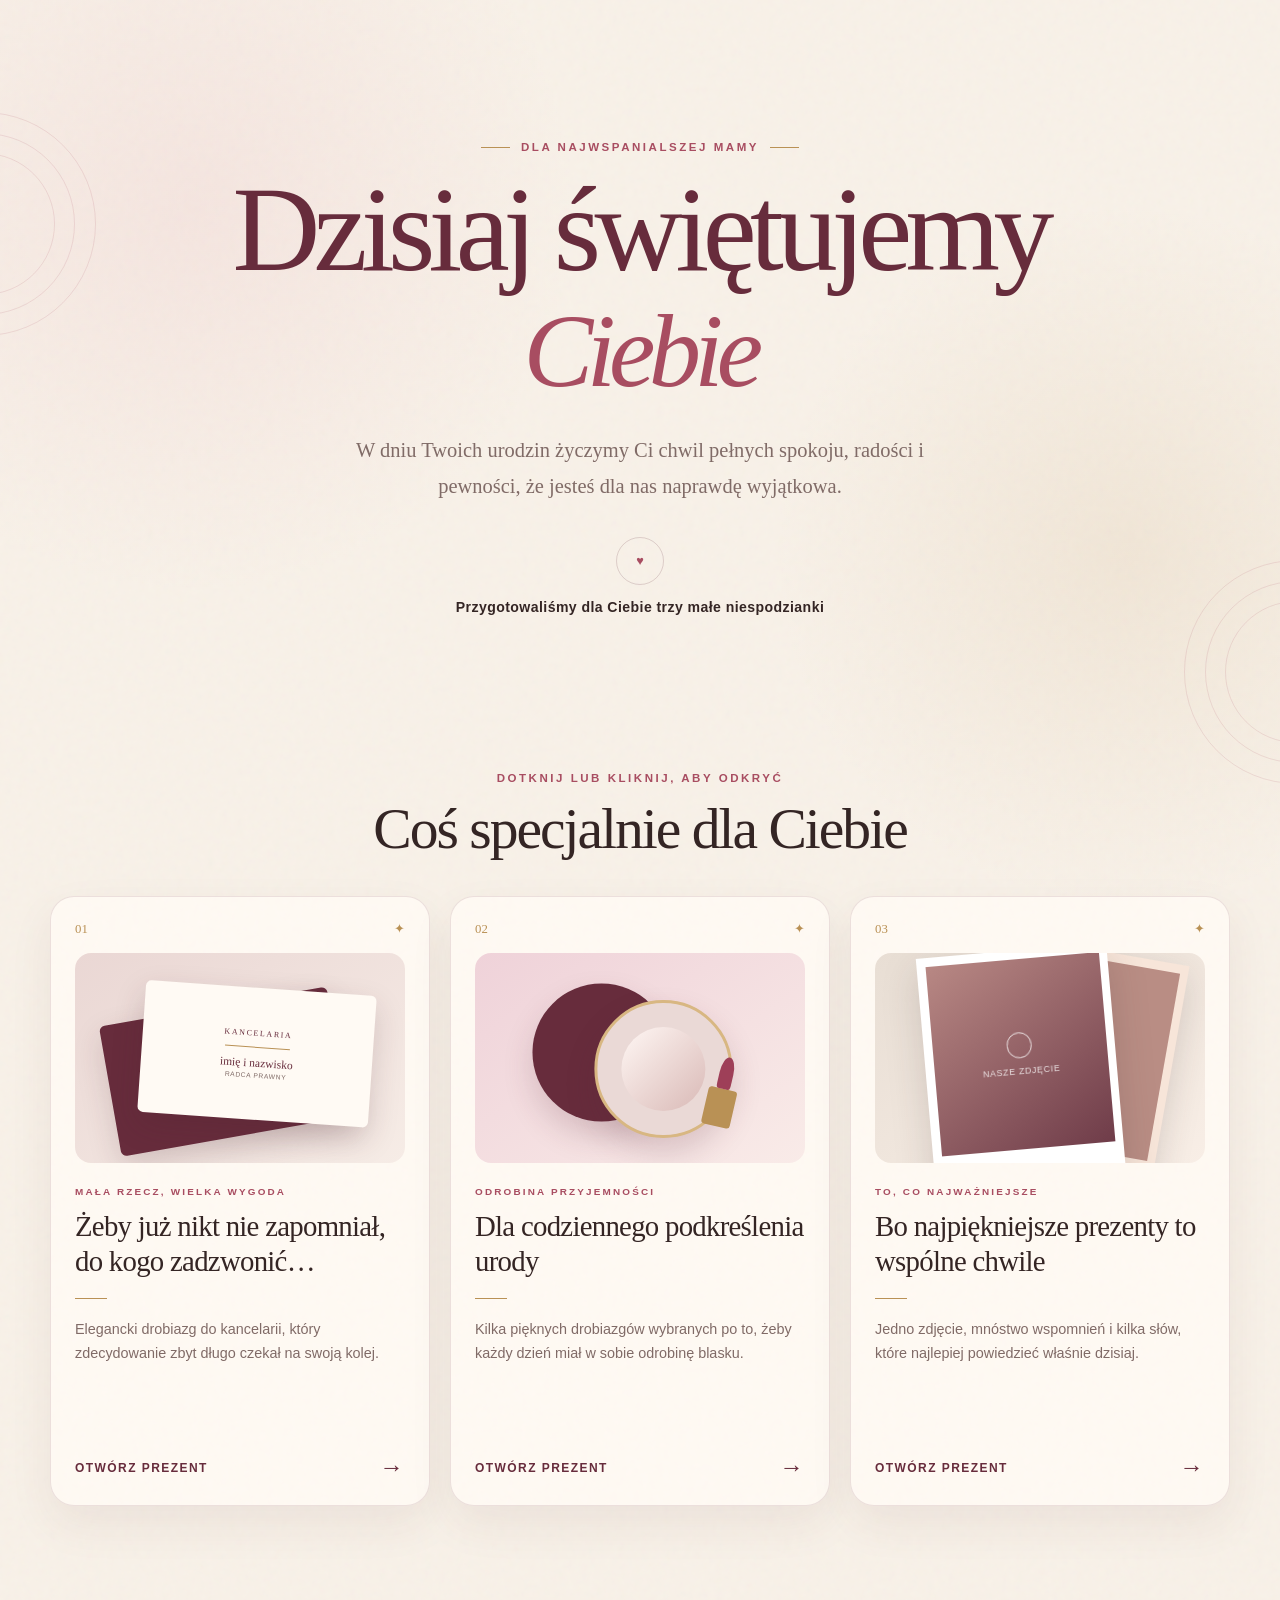
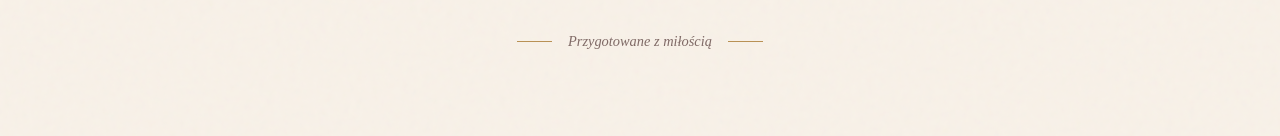
==== index.html @ 3195895d "Add files via upload" ====
<!doctype html>
<html lang="pl">
  <head>
    <meta charset="utf-8" />
    <meta name="viewport" content="width=device-width, initial-scale=1" />
    <meta name="theme-color" content="#f8f1e8" />
    <meta name="description" content="Urodzinowa niespodzianka przygotowana z miłością." />
    <title>Urodziny Mamy</title>
    <link rel="stylesheet" href="styles.css" />
  </head>
  <body>
    <main class="site-shell">
      <a class="skip-link" href="#niespodzianki">Przejdź do niespodzianek</a>
      <div class="ambient ambient-one" aria-hidden="true"></div>
      <div class="ambient ambient-two" aria-hidden="true"></div>

      <section class="hero" aria-labelledby="birthday-title">
        <p class="hero-kicker"><span></span>Dla najwspanialszej Mamy<span></span></p>
        <h1 id="birthday-title">Dzisiaj świętujemy <em>Ciebie</em></h1>
        <p class="hero-copy">
          W dniu Twoich urodzin życzymy Ci chwil pełnych spokoju, radości
          i pewności, że jesteś dla nas naprawdę wyjątkowa.
        </p>
        <div class="hero-mark" aria-hidden="true">♥</div>
        <p class="hero-invitation">Przygotowaliśmy dla Ciebie trzy małe niespodzianki</p>
      </section>

      <section class="surprises" id="niespodzianki" aria-labelledby="surprises-title">
        <div class="section-heading">
          <p>Dotknij lub kliknij, aby odkryć</p>
          <h2 id="surprises-title">Coś specjalnie dla Ciebie</h2>
        </div>

        <div class="surprise-grid">
          <a class="surprise-card" href="prezenty/wizytowki/" aria-label="Otwórz prezent: wizytówki do kancelarii">
            <div class="card-topline"><span>01</span><span aria-hidden="true">✦</span></div>
            <div class="card-illustration business-illustration" aria-hidden="true">
              <div class="business-card business-card-back"></div>
              <div class="business-card business-card-front">
                <span>Kancelaria</span><i></i><b>imię i nazwisko</b><small>radca prawny</small>
              </div>
            </div>
            <div class="card-content">
              <p>Mała rzecz, wielka wygoda</p>
              <h3>Żeby już nikt nie zapomniał, do kogo zadzwonić…</h3>
              <span class="card-rule" aria-hidden="true"></span>
              <p class="card-description">
                Elegancki drobiazg do kancelarii, który zdecydowanie zbyt długo czekał na swoją kolej.
              </p>
            </div>
            <span class="card-action">Otwórz prezent <i aria-hidden="true">→</i></span>
          </a>

          <a class="surprise-card" href="prezenty/makijaz/" aria-label="Otwórz prezent: kosmetyki do makijażu">
            <div class="card-topline"><span>02</span><span aria-hidden="true">✦</span></div>
            <div class="card-illustration beauty-illustration" aria-hidden="true">
              <div class="compact compact-back"></div>
              <div class="compact compact-front"><span></span></div>
              <div class="lipstick"><i></i><b></b></div>
            </div>
            <div class="card-content">
              <p>Odrobina przyjemności</p>
              <h3>Dla codziennego podkreślenia urody</h3>
              <span class="card-rule" aria-hidden="true"></span>
              <p class="card-description">
                Kilka pięknych drobiazgów wybranych po to, żeby każdy dzień miał w sobie odrobinę blasku.
              </p>
            </div>
            <span class="card-action">Otwórz prezent <i aria-hidden="true">→</i></span>
          </a>

          <a class="surprise-card" href="prezenty/wspomnienie/" aria-label="Otwórz prezent: wspólne wspomnienie">
            <div class="card-topline"><span>03</span><span aria-hidden="true">✦</span></div>
            <div class="card-illustration memory-illustration" aria-hidden="true">
              <div class="photo photo-back"><span></span></div>
              <div class="photo photo-front">
                <span class="photo-placeholder"><i></i><b>nasze zdjęcie</b></span>
              </div>
            </div>
            <div class="card-content">
              <p>To, co najważniejsze</p>
              <h3>Bo najpiękniejsze prezenty to wspólne chwile</h3>
              <span class="card-rule" aria-hidden="true"></span>
              <p class="card-description">
                Jedno zdjęcie, mnóstwo wspomnień i kilka słów, które najlepiej powiedzieć właśnie dzisiaj.
              </p>
            </div>
            <span class="card-action">Otwórz prezent <i aria-hidden="true">→</i></span>
          </a>
        </div>
      </section>

      <footer class="site-footer"><span></span><p>Przygotowane z miłością</p><span></span></footer>
    </main>
  </body>
</html>
---- styles.css ----
:root {
  --cream: #f8f1e8;
  --paper: #fffaf4;
  --ink: #342524;
  --muted: #806b67;
  --rose: #a84d61;
  --burgundy: #672c3c;
  --gold: #b99155;
  --line: rgba(103, 44, 60, 0.18);
}

* { box-sizing: border-box; }
html { scroll-behavior: smooth; }
body {
  margin: 0;
  background: var(--cream);
  color: var(--ink);
  font-family: "Segoe UI", Arial, sans-serif;
}
a { color: inherit; text-decoration: none; }

.skip-link {
  position: fixed;
  top: -5rem;
  left: 1rem;
  z-index: 100;
  padding: .8rem 1.2rem;
  border-radius: 999px;
  background: var(--burgundy);
  color: #fff;
  font-size: .875rem;
  transition: top 180ms ease;
}
.skip-link:focus { top: 1rem; }

.site-shell {
  position: relative;
  min-height: 100vh;
  overflow: hidden;
  padding: 1.5rem;
  background:
    radial-gradient(circle at 15% 12%, rgba(231, 180, 188, .2), transparent 24rem),
    radial-gradient(circle at 88% 32%, rgba(185, 145, 85, .12), transparent 22rem),
    var(--cream);
}
.site-shell::before {
  content: "";
  position: absolute;
  inset: 0;
  pointer-events: none;
  opacity: .22;
  background-image: url("data:image/svg+xml,%3Csvg viewBox='0 0 180 180' xmlns='http://www.w3.org/2000/svg'%3E%3Cfilter id='n'%3E%3CfeTurbulence type='fractalNoise' baseFrequency='.95' numOctaves='4' stitchTiles='stitch'/%3E%3C/filter%3E%3Crect width='100%25' height='100%25' filter='url(%23n)' opacity='.16'/%3E%3C/svg%3E");
}

.ambient {
  position: absolute;
  width: 14rem;
  aspect-ratio: 1;
  border: 1px solid rgba(168, 77, 97, .14);
  border-radius: 50%;
  pointer-events: none;
}
.ambient::before, .ambient::after {
  content: "";
  position: absolute;
  inset: 1.25rem;
  border: inherit;
  border-radius: inherit;
}
.ambient::after { inset: 2.5rem; }
.ambient-one { top: 7rem; left: -8rem; }
.ambient-two { top: 35rem; right: -8rem; }

.hero, .surprises, .site-footer {
  position: relative;
  z-index: 1;
  width: min(100%, 1180px);
  margin-inline: auto;
}
.hero {
  display: flex;
  min-height: 76vh;
  flex-direction: column;
  align-items: center;
  justify-content: center;
  padding: 5rem 0 3.5rem;
  text-align: center;
  animation: rise-in 800ms ease-out both;
}
.hero-kicker, .section-heading > p, .card-content > p:first-child {
  color: var(--rose);
  font-size: .72rem;
  font-weight: 700;
  letter-spacing: .22em;
  text-transform: uppercase;
}
.hero-kicker {
  display: flex;
  align-items: center;
  gap: .7rem;
  margin: 0 0 1.4rem;
}
.hero-kicker span { width: 1.8rem; height: 1px; background: var(--gold); }
.hero h1 {
  display: flex;
  max-width: 880px;
  flex-direction: column;
  margin: 0;
  color: var(--burgundy);
  font-family: Georgia, "Times New Roman", serif;
  font-size: clamp(3.15rem, 10vw, 7.6rem);
  font-weight: 400;
  letter-spacing: -.055em;
  line-height: .9;
}
.hero h1 em {
  margin-top: .18em;
  color: var(--rose);
  font-size: .86em;
  font-weight: 400;
}
.hero-copy {
  max-width: 650px;
  margin: 2.2rem auto 0;
  color: var(--muted);
  font-family: Georgia, "Times New Roman", serif;
  font-size: clamp(1.05rem, 2vw, 1.28rem);
  line-height: 1.75;
}
.hero-mark {
  display: grid;
  width: 3rem;
  height: 3rem;
  place-items: center;
  margin: 2rem 0 .9rem;
  border: 1px solid var(--line);
  border-radius: 50%;
  color: var(--rose);
  font-size: .8rem;
}
.hero-invitation { margin: 0; font-size: .88rem; font-weight: 600; letter-spacing: .03em; }

.surprises { padding: 4rem 0 5rem; }
.section-heading { margin-bottom: 2.2rem; text-align: center; }
.section-heading > p { margin: 0 0 .75rem; }
.section-heading h2 {
  margin: 0;
  font-family: Georgia, "Times New Roman", serif;
  font-size: clamp(2rem, 5vw, 3.6rem);
  font-weight: 400;
  letter-spacing: -.035em;
}
.surprise-grid { display: grid; grid-template-columns: repeat(3, minmax(0, 1fr)); gap: 1.25rem; }
.surprise-card {
  display: flex;
  min-height: 610px;
  flex-direction: column;
  padding: 1.5rem;
  border: 1px solid rgba(103, 44, 60, .12);
  border-radius: 1.5rem;
  background: rgba(255, 250, 244, .88);
  box-shadow: 0 18px 45px rgba(78, 49, 45, .07);
  transition: transform 260ms ease, box-shadow 260ms ease, border-color 260ms ease;
}
.surprise-card:hover {
  border-color: rgba(168, 77, 97, .34);
  box-shadow: 0 24px 64px rgba(78, 49, 45, .13);
  transform: translateY(-7px);
}
.surprise-card:focus-visible {
  outline: 3px solid rgba(168, 77, 97, .45);
  outline-offset: 4px;
}
.card-topline {
  display: flex;
  align-items: center;
  justify-content: space-between;
  color: var(--gold);
  font-family: Georgia, "Times New Roman", serif;
  font-size: .8rem;
}
.card-illustration {
  position: relative;
  display: grid;
  min-height: 210px;
  place-items: center;
  margin: 1rem 0 1.4rem;
  overflow: hidden;
  border-radius: 1rem;
  background: #f1e2dd;
}
.business-illustration { background: linear-gradient(145deg, #ead7d4, #f6ece6); }
.business-card {
  position: absolute;
  width: 70%;
  aspect-ratio: 1.75;
  border-radius: .35rem;
  box-shadow: 0 12px 30px rgba(72, 36, 43, .18);
}
.business-card-back { background: var(--burgundy); transform: rotate(-10deg) translate(-8%, 8%); }
.business-card-front {
  display: flex;
  flex-direction: column;
  align-items: center;
  justify-content: center;
  background: #fffaf4;
  color: var(--burgundy);
  font-family: Georgia, "Times New Roman", serif;
  transform: rotate(4deg) translate(7%, -4%);
}
.business-card-front span { font-size: .5rem; letter-spacing: .2em; text-transform: uppercase; }
.business-card-front i { width: 28%; height: 1px; margin: .55rem 0; background: var(--gold); }
.business-card-front b { font-size: .72rem; font-weight: 400; }
.business-card-front small {
  margin-top: .18rem;
  color: var(--muted);
  font-family: "Segoe UI", Arial, sans-serif;
  font-size: .42rem;
  letter-spacing: .09em;
  text-transform: uppercase;
}
.beauty-illustration { background: linear-gradient(145deg, #efd2d9, #f9ebe8); }
.compact {
  position: absolute;
  width: 8.6rem;
  aspect-ratio: 1;
  border-radius: 50%;
  box-shadow: 0 15px 30px rgba(91, 41, 53, .18);
}
.compact-back { background: var(--burgundy); transform: translate(-28%, -4%); }
.compact-front {
  display: grid;
  place-items: center;
  border: 3px solid #d8b782;
  background: #ead9d6;
  transform: translate(17%, 8%);
}
.compact-front span {
  width: 64%;
  aspect-ratio: 1;
  border-radius: 50%;
  background: linear-gradient(135deg, #fff7f4, #d9b9b6);
}
.lipstick { position: absolute; right: 20%; bottom: 17%; width: 1.8rem; height: 5.4rem; transform: rotate(13deg); }
.lipstick i, .lipstick b { position: absolute; display: block; width: 100%; bottom: 0; }
.lipstick i { height: 44%; border-radius: .2rem; background: var(--gold); }
.lipstick b { bottom: 44%; left: 26%; width: 48%; height: 38%; border-radius: 50% 50% 15% 15%; background: #9e3f58; }
.memory-illustration { background: linear-gradient(145deg, #e8ded4, #f8eee6); }
.photo {
  position: absolute;
  width: 58%;
  aspect-ratio: .84;
  padding: .55rem .55rem 1.8rem;
  background: white;
  box-shadow: 0 12px 35px rgba(63, 47, 43, .18);
}
.photo-back { background: #f7e5d9; transform: rotate(10deg) translate(19%, -1%); }
.photo-back span { display: block; width: 100%; height: 100%; background: #b98d84; }
.photo-front { transform: rotate(-5deg) translate(-10%, 2%); }
.photo-placeholder {
  display: flex;
  width: 100%;
  height: 100%;
  flex-direction: column;
  align-items: center;
  justify-content: center;
  background: linear-gradient(145deg, #b88884, #6f3c49);
  color: rgba(255, 255, 255, .82);
}
.photo-placeholder i { width: 1.6rem; height: 1.6rem; margin-bottom: .5rem; border: 1px solid currentColor; border-radius: 50%; }
.photo-placeholder b { font-size: .55rem; font-weight: 500; letter-spacing: .08em; text-transform: uppercase; }
.card-content > p:first-child { margin: 0 0 .8rem; font-size: .62rem; }
.card-content h3 {
  margin: 0;
  font-family: Georgia, "Times New Roman", serif;
  font-size: clamp(1.45rem, 2.25vw, 1.9rem);
  font-weight: 400;
  letter-spacing: -.025em;
  line-height: 1.2;
}
.card-rule { display: block; width: 2rem; height: 1px; margin: 1.2rem 0; background: var(--gold); }
.card-description { margin: 0; color: var(--muted); font-size: .9rem; line-height: 1.65; }
.card-action {
  display: flex;
  align-items: center;
  justify-content: space-between;
  margin-top: auto;
  padding-top: 1.5rem;
  color: var(--burgundy);
  font-size: .75rem;
  font-weight: 700;
  letter-spacing: .12em;
  text-transform: uppercase;
}
.card-action i { font-family: Georgia, serif; font-size: 1.5rem; font-style: normal; transition: transform 220ms ease; }
.surprise-card:hover .card-action i { transform: translateX(.3rem); }
.site-footer {
  display: flex;
  align-items: center;
  justify-content: center;
  gap: 1rem;
  padding: 2rem 0 3rem;
  color: var(--muted);
  font-family: Georgia, serif;
  font-size: .9rem;
  font-style: italic;
}
.site-footer span { width: 2.2rem; height: 1px; background: var(--gold); }

.gift-shell {
  min-height: 100vh;
  padding: 2rem 1.25rem 4rem;
  background: radial-gradient(circle at 15% 15%, rgba(231, 180, 188, .22), transparent 25rem), var(--cream);
}
.back-link {
  display: flex;
  width: fit-content;
  align-items: center;
  gap: .6rem;
  margin: 0 auto 1.5rem;
  color: var(--burgundy);
  font-size: .78rem;
  font-weight: 700;
  letter-spacing: .08em;
  text-transform: uppercase;
}
.back-link:focus-visible { outline: 3px solid rgba(168, 77, 97, .45); outline-offset: 5px; border-radius: .3rem; }
.gift-paper {
  width: min(100%, 760px);
  margin: 0 auto;
  padding: clamp(1.5rem, 5vw, 4.5rem);
  border: 1px solid rgba(103, 44, 60, .12);
  border-radius: 1.5rem;
  background: rgba(255, 250, 244, .94);
  box-shadow: 0 24px 70px rgba(78, 49, 45, .1);
  text-align: center;
}
.gift-number, .gift-kicker {
  margin: 0;
  color: var(--gold);
  font-size: .68rem;
  font-weight: 700;
  letter-spacing: .2em;
  text-transform: uppercase;
}
.gift-kicker { margin-top: 1.2rem; color: var(--rose); }
.gift-paper h1 {
  margin: 1rem auto 1.8rem;
  color: var(--burgundy);
  font-family: Georgia, "Times New Roman", serif;
  font-size: clamp(2.4rem, 7vw, 4.8rem);
  font-weight: 400;
  letter-spacing: -.045em;
  line-height: 1;
}
.gift-placeholder {
  display: grid;
  min-height: 310px;
  place-items: center;
  border-radius: 1rem;
  background: linear-gradient(135deg, rgba(103, 44, 60, .92), rgba(168, 77, 97, .72)), #7d4251;
  color: rgba(255, 255, 255, .82);
}
.gift-placeholder > span { max-width: 13rem; font-family: Georgia, serif; font-size: 1.1rem; font-style: italic; line-height: 1.5; }
.business-gift { background: linear-gradient(145deg, #ead7d4, #f6ece6); }
.large-business-card {
  display: flex;
  width: min(78%, 420px);
  aspect-ratio: 1.75;
  flex-direction: column;
  align-items: center;
  justify-content: center;
  border-radius: .5rem;
  background: #fffaf4;
  color: var(--burgundy);
  box-shadow: 0 18px 40px rgba(72, 36, 43, .18);
  font-family: Georgia, serif;
  transform: rotate(-3deg);
}
.large-business-card span { font-size: .7rem; letter-spacing: .2em; text-transform: uppercase; }
.large-business-card i { width: 28%; height: 1px; margin: .8rem 0; background: var(--gold); }
.large-business-card b { font-size: clamp(.75rem, 2vw, 1rem); font-weight: 400; }
.memory-gift { background: linear-gradient(145deg, #b88884, #6f3c49); }
.gift-copy {
  max-width: 590px;
  margin: 2rem auto;
  color: var(--muted);
  font-family: Georgia, serif;
  font-size: 1.08rem;
  line-height: 1.75;
}
.gift-note {
  display: flex;
  align-items: center;
  gap: 1rem;
  padding: 1.2rem 1.4rem;
  border: 1px solid var(--line);
  border-radius: 1rem;
  text-align: left;
}
.gift-note > span {
  display: grid;
  width: 2.5rem;
  min-width: 2.5rem;
  height: 2.5rem;
  place-items: center;
  border-radius: 50%;
  background: rgba(231, 180, 188, .22);
  color: var(--rose);
}
.gift-note p { margin: 0; color: var(--burgundy); font-family: Georgia, serif; font-size: .98rem; font-style: italic; line-height: 1.55; }

@keyframes rise-in {
  from { opacity: 0; transform: translateY(18px); }
  to { opacity: 1; transform: translateY(0); }
}

@media (max-width: 900px) {
  .surprise-grid { grid-template-columns: 1fr; }
  .surprise-card { min-height: auto; }
  .card-action { margin-top: 1.5rem; }
}

@media (max-width: 600px) {
  .site-shell { padding: 1rem; }
  .hero { min-height: 83vh; padding-top: 3.8rem; }
  .hero-copy { font-size: 1rem; line-height: 1.7; }
  .hero-kicker { font-size: .63rem; letter-spacing: .16em; }
  .surprises { padding-top: 2.5rem; }
  .surprise-card { padding: 1.15rem; }
  .card-illustration { min-height: 190px; }
  .gift-shell { padding-inline: .8rem; }
  .gift-placeholder { min-height: 230px; }
  .gift-note { align-items: flex-start; }
}

@media (prefers-reduced-motion: reduce) {
  html { scroll-behavior: auto; }
  *, *::before, *::after {
    animation-duration: .01ms !important;
    animation-iteration-count: 1 !important;
    transition-duration: .01ms !important;
  }
}
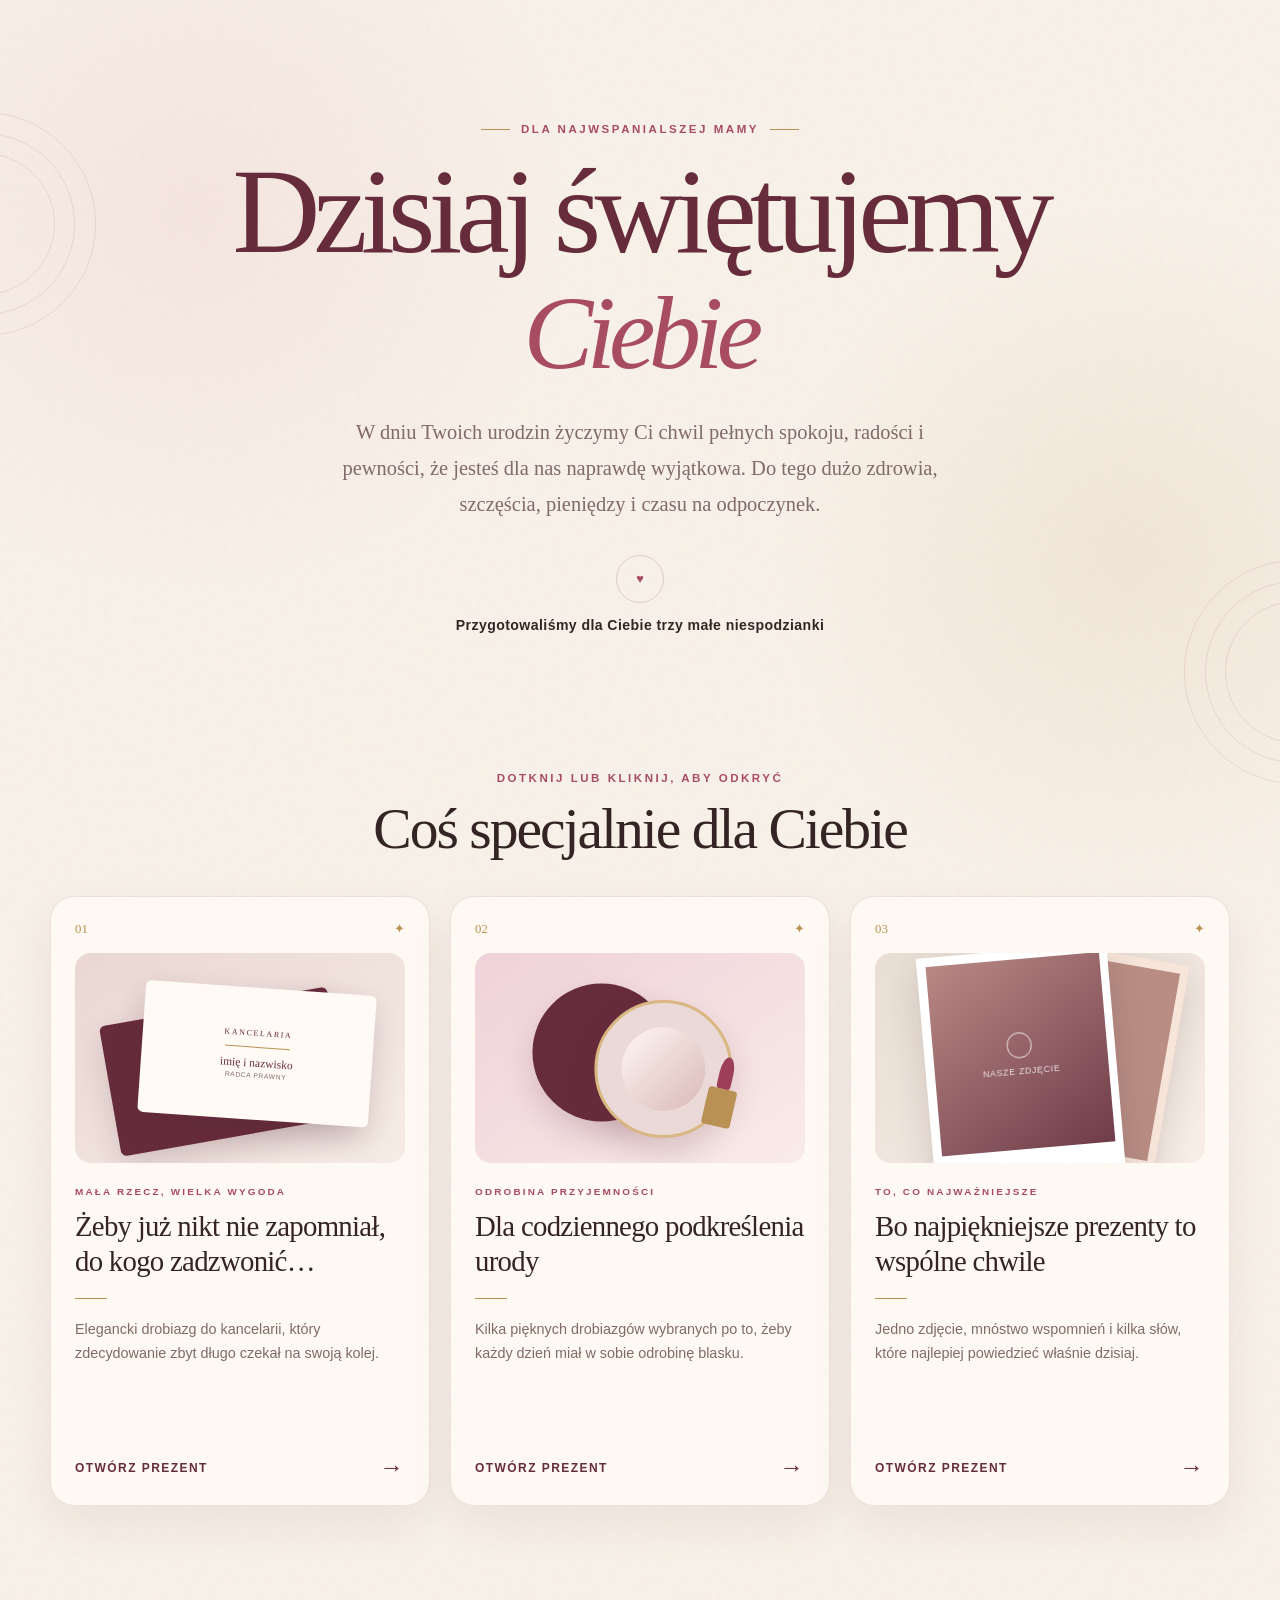
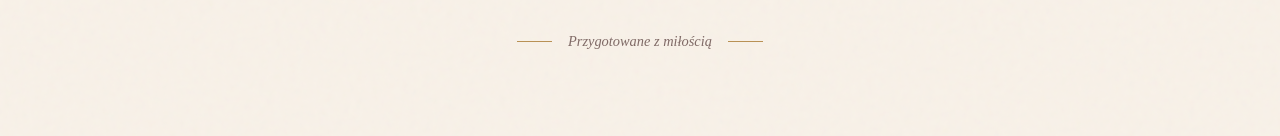
==== commit 8cfd45bf: "Update index.html" ====
--- a/index.html
+++ b/index.html
@@ -19,7 +19,8 @@
         <h1 id="birthday-title">Dzisiaj świętujemy <em>Ciebie</em></h1>
         <p class="hero-copy">
           W dniu Twoich urodzin życzymy Ci chwil pełnych spokoju, radości
-          i pewności, że jesteś dla nas naprawdę wyjątkowa.
+          i pewności, że jesteś dla nas naprawdę wyjątkowa. Do tego dużo zdrowia, szczęścia,
+          pieniędzy i czasu na odpoczynek.
         </p>
         <div class="hero-mark" aria-hidden="true">♥</div>
         <p class="hero-invitation">Przygotowaliśmy dla Ciebie trzy małe niespodzianki</p>
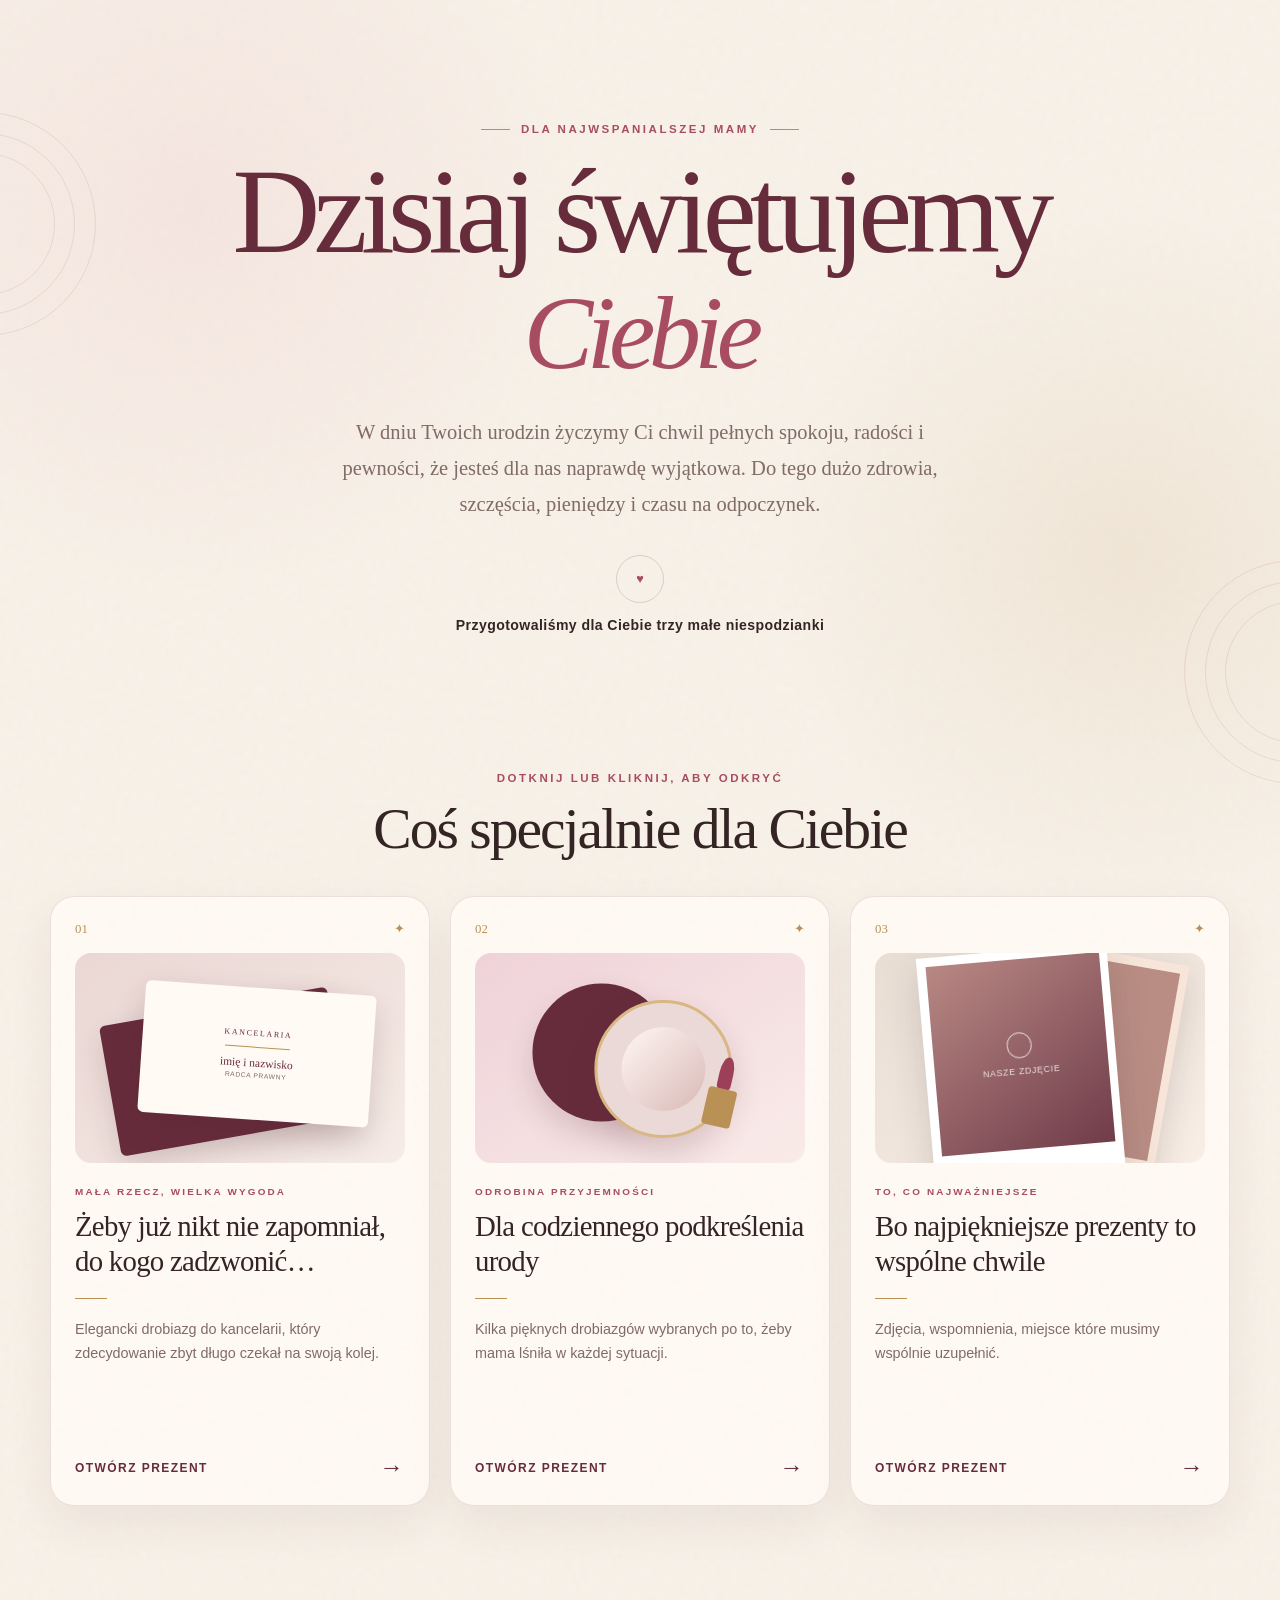
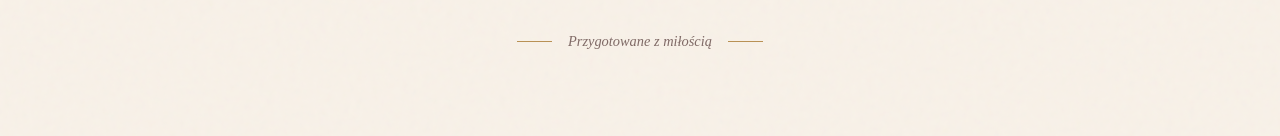
==== commit 62deecc4: "Update index.html" ====
--- a/index.html
+++ b/index.html
@@ -64,7 +64,7 @@
               <h3>Dla codziennego podkreślenia urody</h3>
               <span class="card-rule" aria-hidden="true"></span>
               <p class="card-description">
-                Kilka pięknych drobiazgów wybranych po to, żeby każdy dzień miał w sobie odrobinę blasku.
+                Kilka pięknych drobiazgów wybranych po to, żeby mama lśniła w każdej sytuacji.
               </p>
             </div>
             <span class="card-action">Otwórz prezent <i aria-hidden="true">→</i></span>
@@ -83,7 +83,7 @@
               <h3>Bo najpiękniejsze prezenty to wspólne chwile</h3>
               <span class="card-rule" aria-hidden="true"></span>
               <p class="card-description">
-                Jedno zdjęcie, mnóstwo wspomnień i kilka słów, które najlepiej powiedzieć właśnie dzisiaj.
+                Zdjęcia, wspomnienia, miejsce które musimy wspólnie uzupełnić.
               </p>
             </div>
             <span class="card-action">Otwórz prezent <i aria-hidden="true">→</i></span>
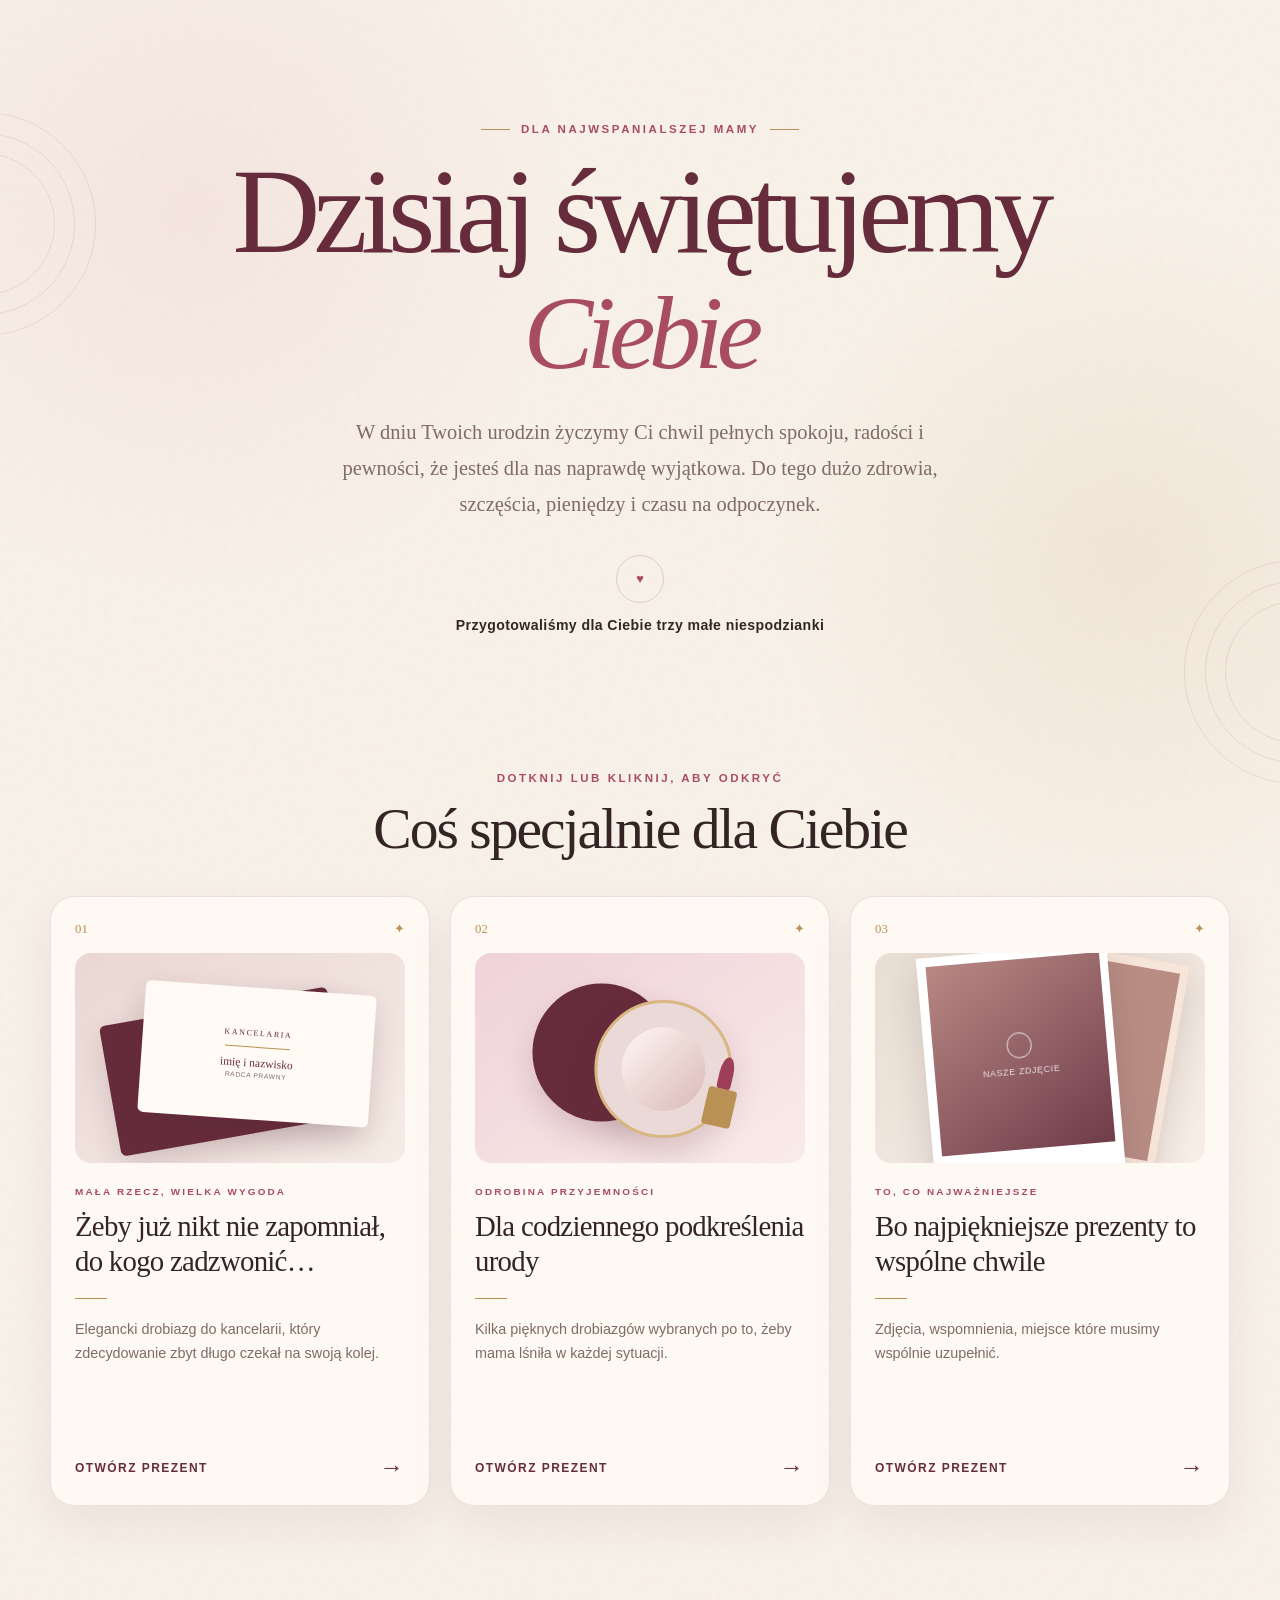
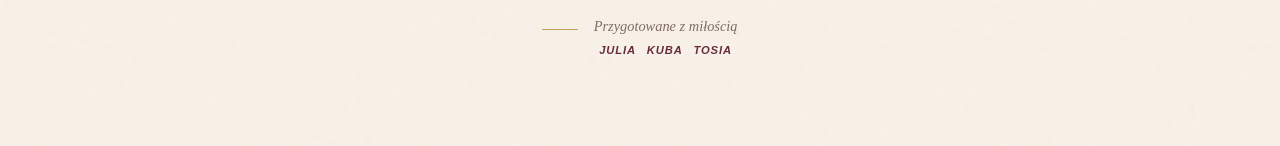
==== commit bd483594: "Refactor footer section with new styles and content Updated footer styling and content for better la" ====
--- a/index.html
+++ b/index.html
@@ -91,7 +91,40 @@
         </div>
       </section>
 
-      <footer class="site-footer"><span></span><p>Przygotowane z miłością</p><span></span></footer>
+      <footer
+  class="site-footer"
+  style="
+    display: flex;
+    align-items: flex-start;
+    justify-content: center;
+    gap: 1rem;
+    padding: 2rem 0 3rem;
+    text-align: center;
+  "
+>
+  <div
+    aria-hidden="true"
+    style="width: 2.2rem; height: 1px; margin-top: 0.65rem; background: #c6a15b;"
+  ></div>
+
+  <div style="display: flex; flex-direction: column; align-items: center;">
+    <p style="margin: 0; font-family: Georgia, serif; font-style: italic;">
+      Przygotowane z miłością
+    </p>
+
+    <p
+      style="
+        margin: 0.55rem 0 1.1rem;
+        color: #672c3c;
+        font-family: Arial, sans-serif;
+        font-size: 0.7rem;
+        font-weight: 700;
+        letter-spacing: 0.08em;
+        word-spacing: 0.45rem;
+      "
+    >
+      JULIA KUBA TOSIA
+    </p>
     </main>
   </body>
 </html>
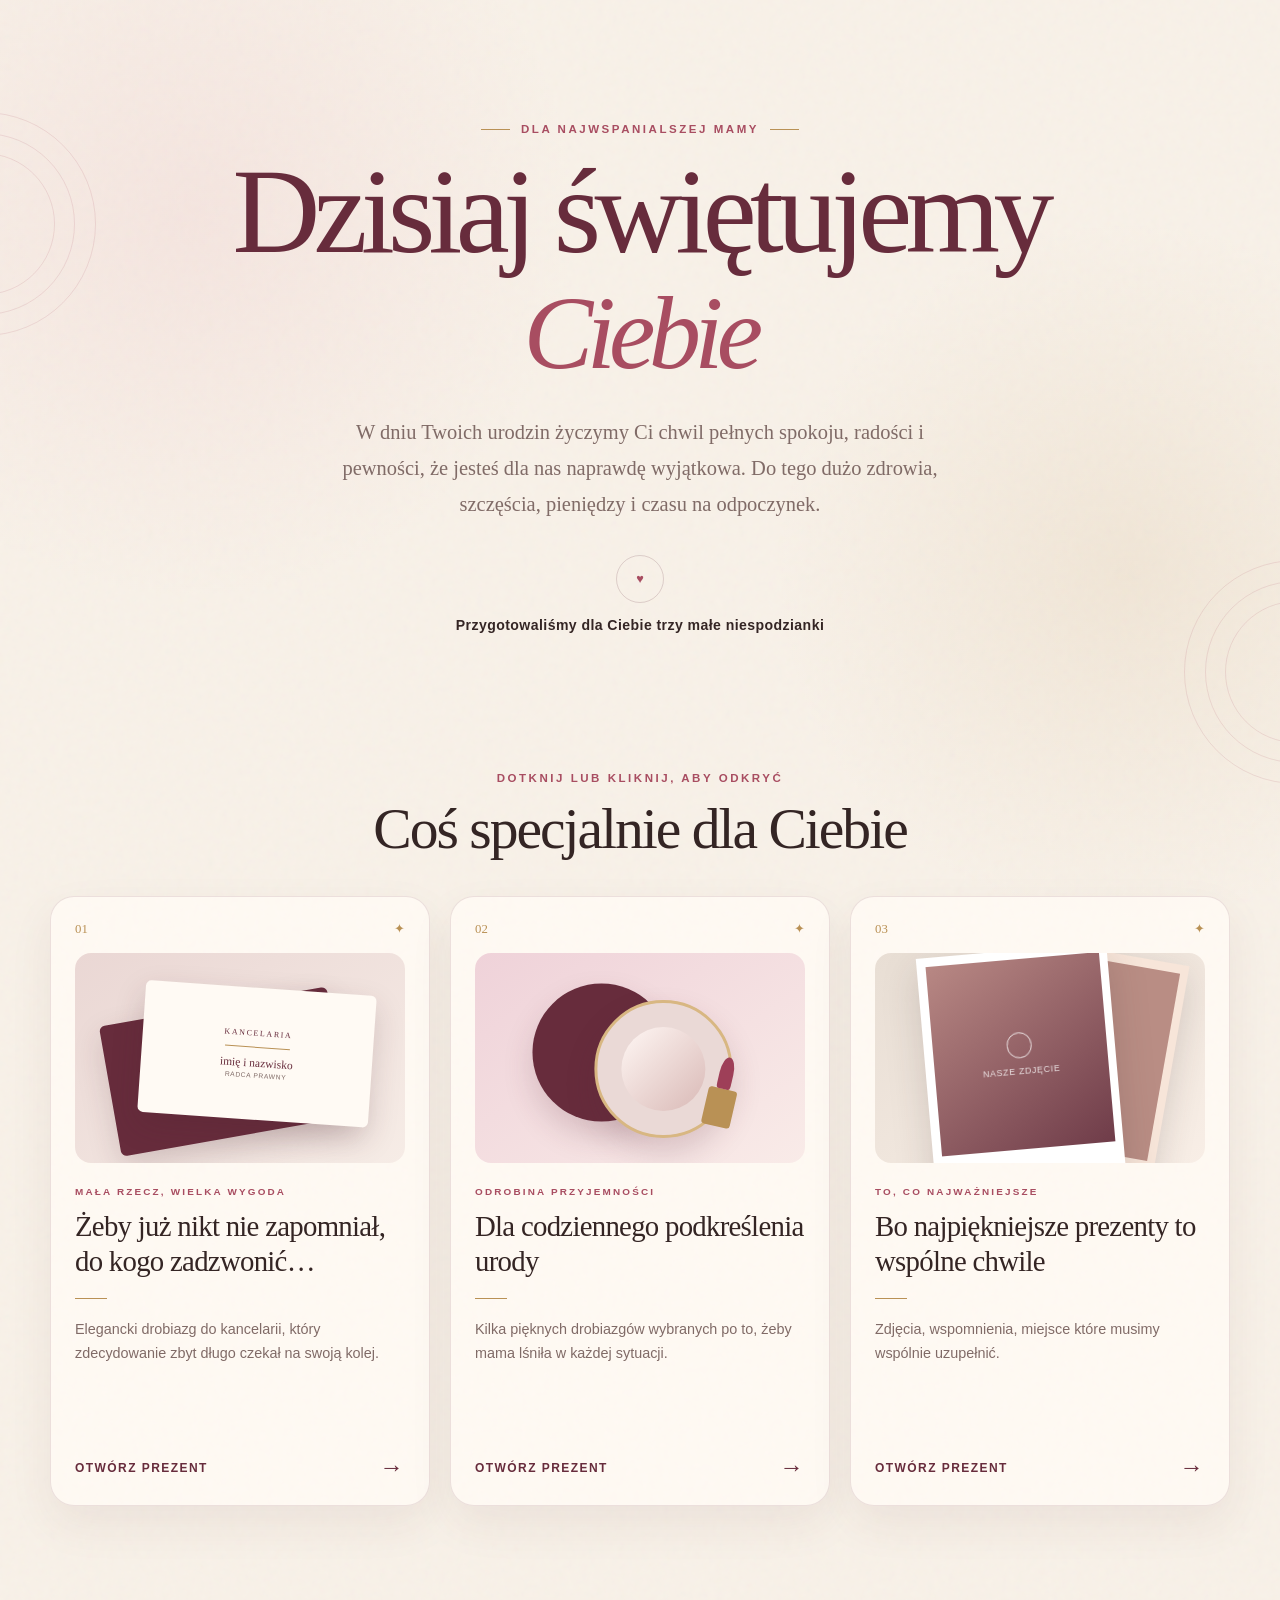
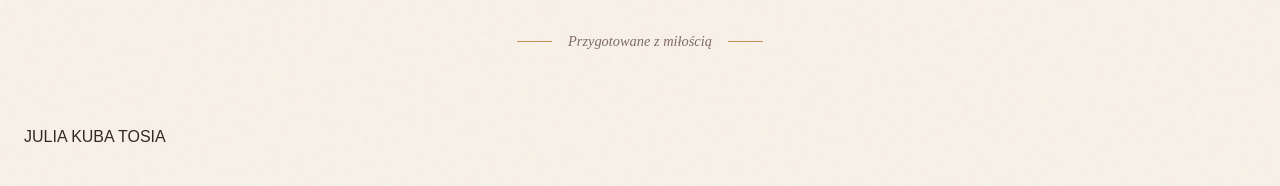
==== commit e6e3f93f: "Update index.html" ====
--- a/index.html
+++ b/index.html
@@ -91,40 +91,8 @@
         </div>
       </section>
 
-      <footer
-  class="site-footer"
-  style="
-    display: flex;
-    align-items: flex-start;
-    justify-content: center;
-    gap: 1rem;
-    padding: 2rem 0 3rem;
-    text-align: center;
-  "
->
-  <div
-    aria-hidden="true"
-    style="width: 2.2rem; height: 1px; margin-top: 0.65rem; background: #c6a15b;"
-  ></div>
-
-  <div style="display: flex; flex-direction: column; align-items: center;">
-    <p style="margin: 0; font-family: Georgia, serif; font-style: italic;">
-      Przygotowane z miłością
-    </p>
-
-    <p
-      style="
-        margin: 0.55rem 0 1.1rem;
-        color: #672c3c;
-        font-family: Arial, sans-serif;
-        font-size: 0.7rem;
-        font-weight: 700;
-        letter-spacing: 0.08em;
-        word-spacing: 0.45rem;
-      "
-    >
-      JULIA KUBA TOSIA
-    </p>
+     <footer class="site-footer"><span></span><p>Przygotowane z miłością</p><span></span></footer>
+      <p>JULIA KUBA TOSIA</p>
     </main>
   </body>
 </html>
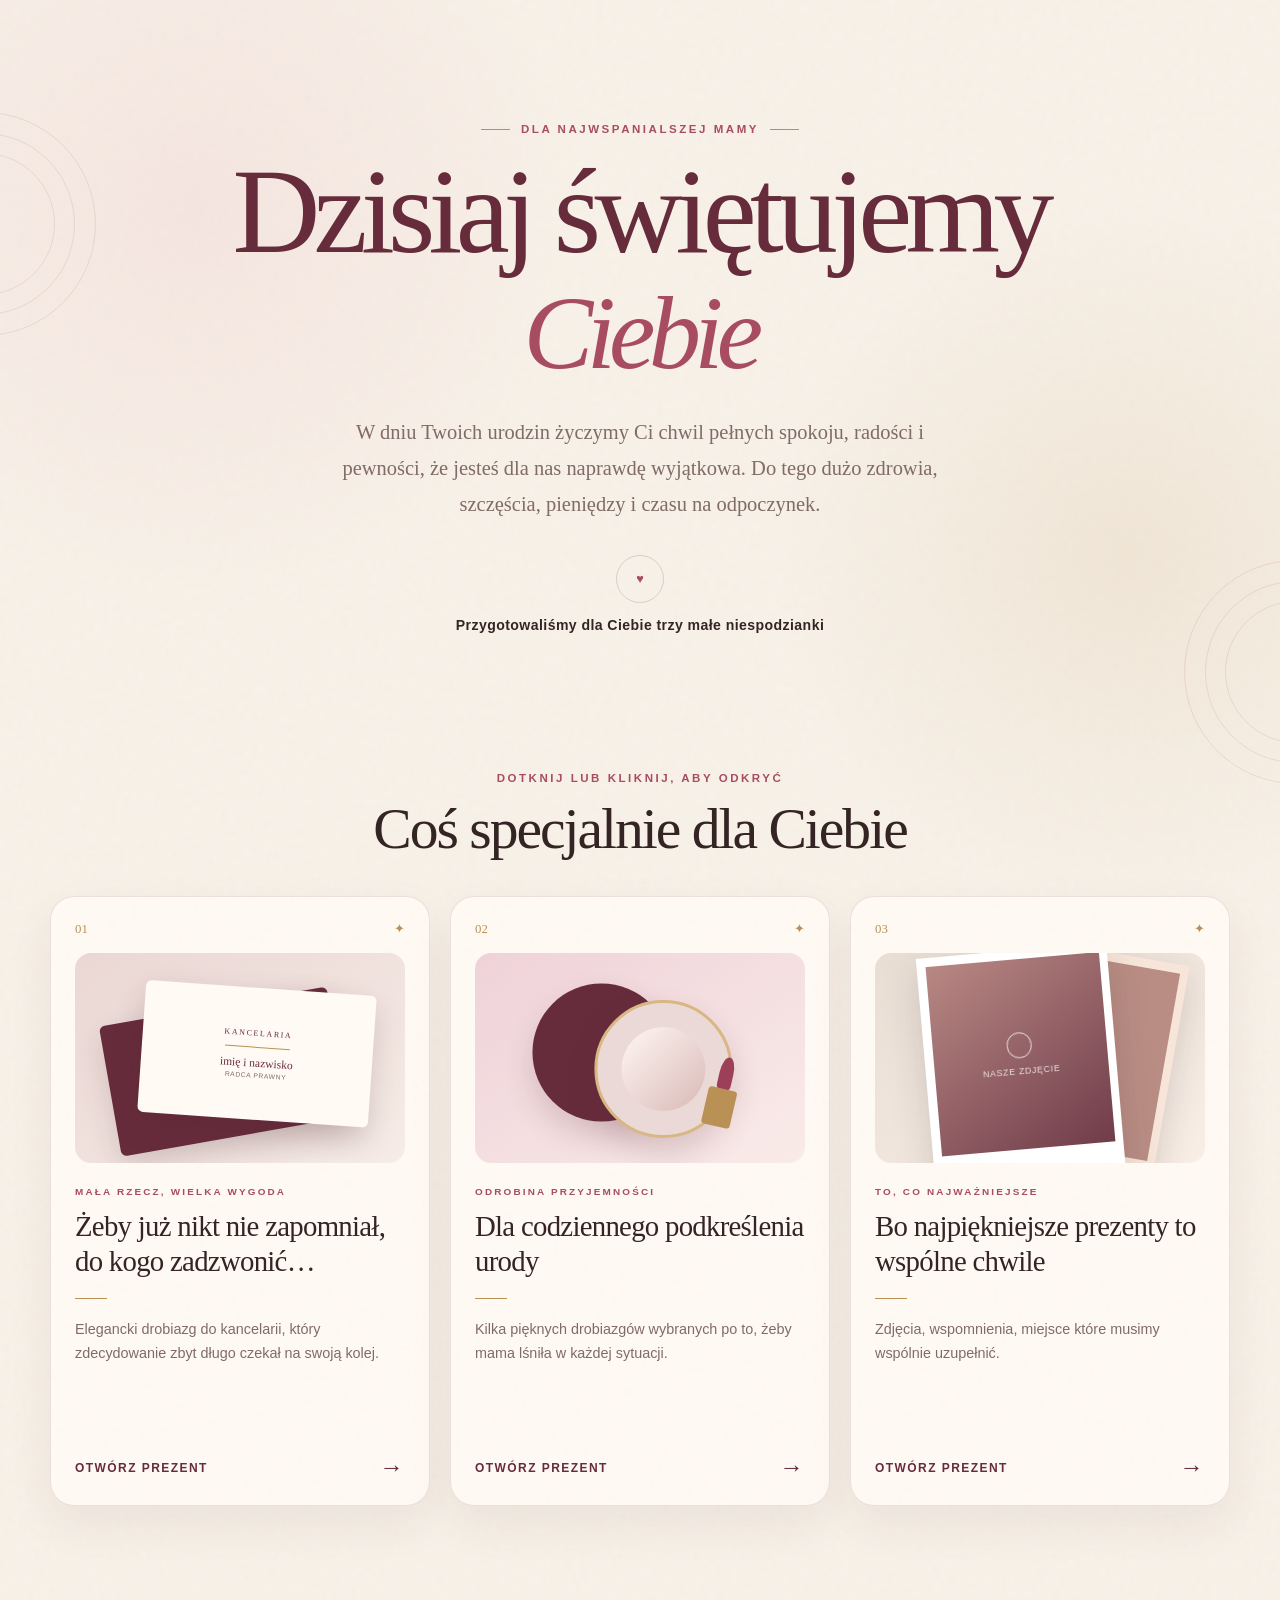
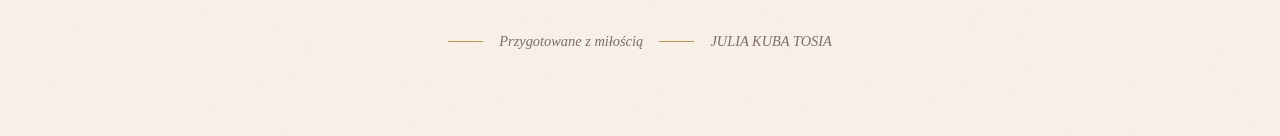
==== commit 604a4229: "Fix footer HTML structure" ====
--- a/index.html
+++ b/index.html
@@ -91,8 +91,8 @@
         </div>
       </section>
 
-     <footer class="site-footer"><span></span><p>Przygotowane z miłością</p><span></span></footer>
-      <p>JULIA KUBA TOSIA</p>
+     <footer class="site-footer"><span></span><p>Przygotowane z miłością</p><span></span>
+      <p>JULIA KUBA TOSIA</p></footer>
     </main>
   </body>
 </html>
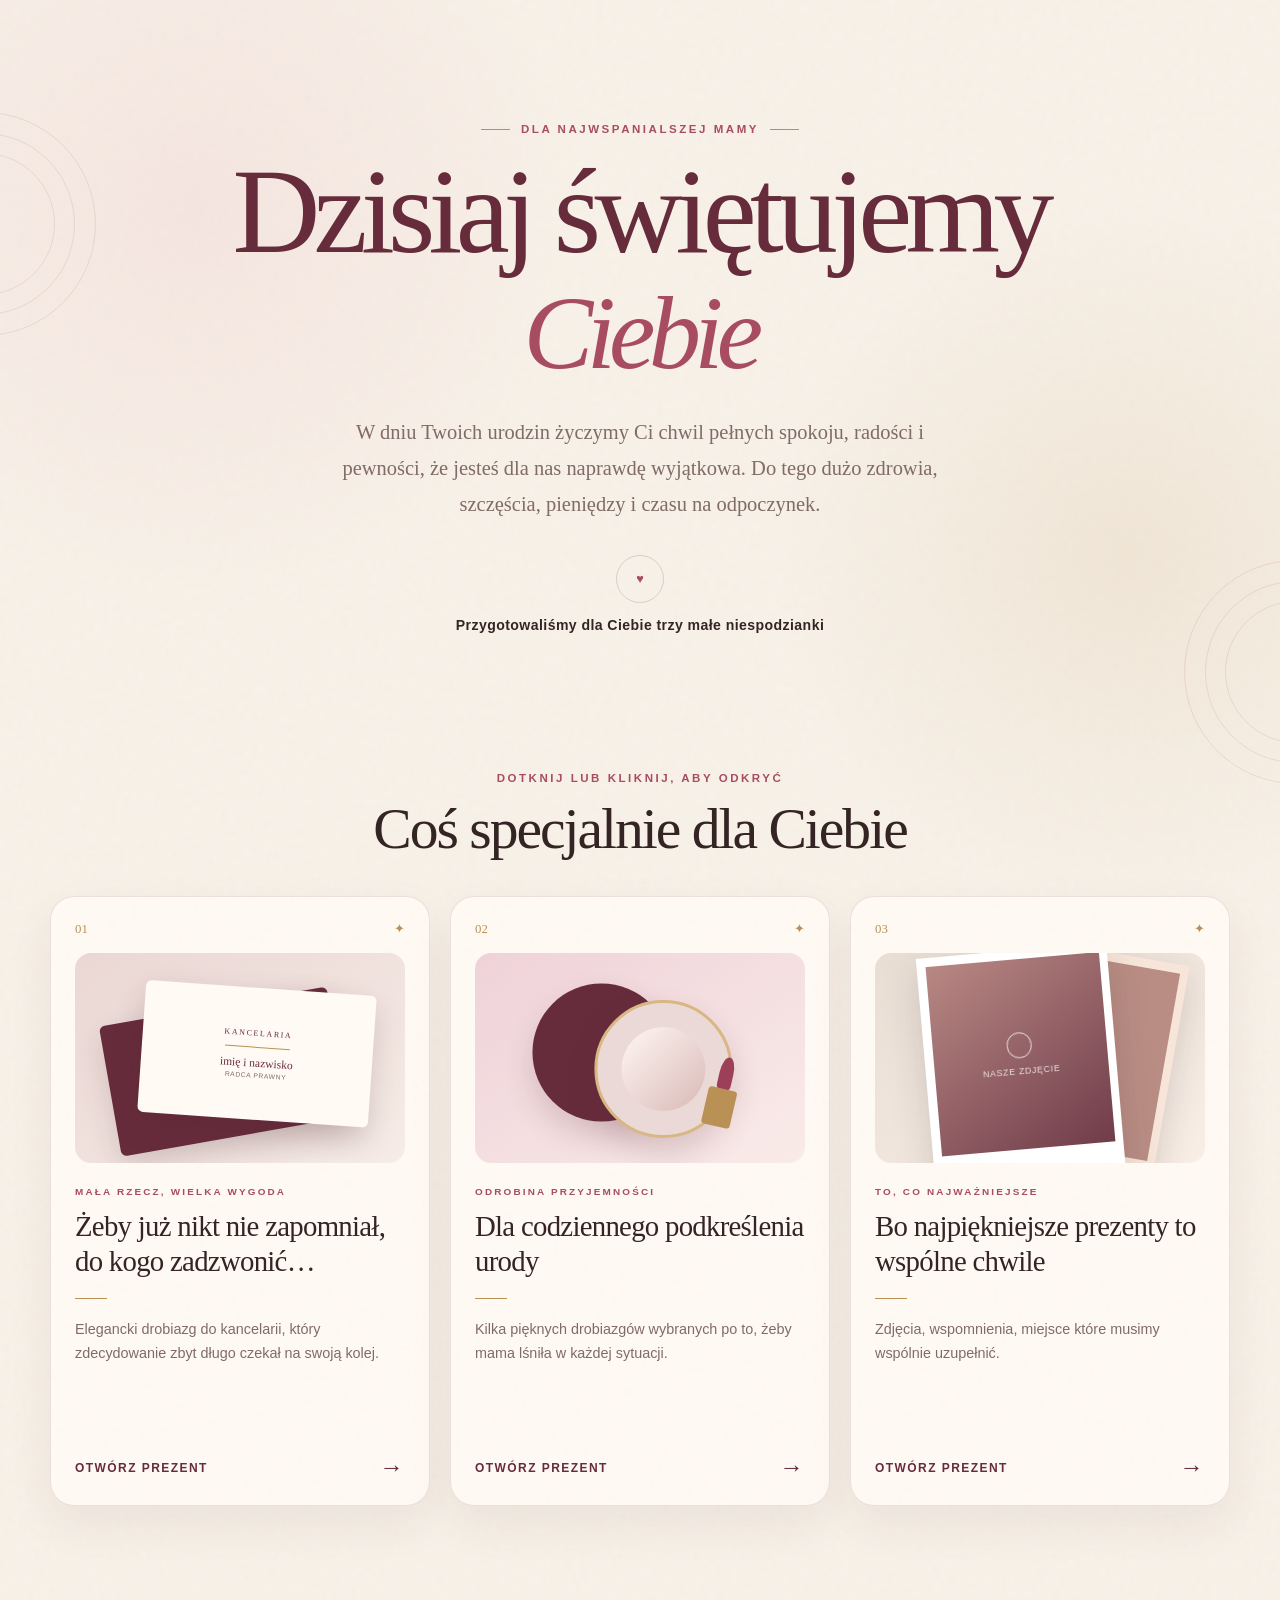
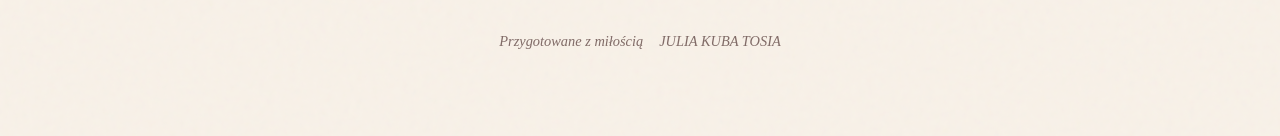
==== commit 479bfa0a: "Update index.html" ====
--- a/index.html
+++ b/index.html
@@ -91,8 +91,15 @@
         </div>
       </section>
 
-     <footer class="site-footer"><span></span><p>Przygotowane z miłością</p><span></span>
-      <p>JULIA KUBA TOSIA</p></footer>
+      <footer class="site-footer">
+      <div class="footer-message">
+      <span></span>
+      <p>Przygotowane z miłością</p>
+      <span></span>
+        </div>
+
+        <p class="footer-authors">JULIA KUBA TOSIA</p>
+      </footer>
     </main>
   </body>
 </html>
